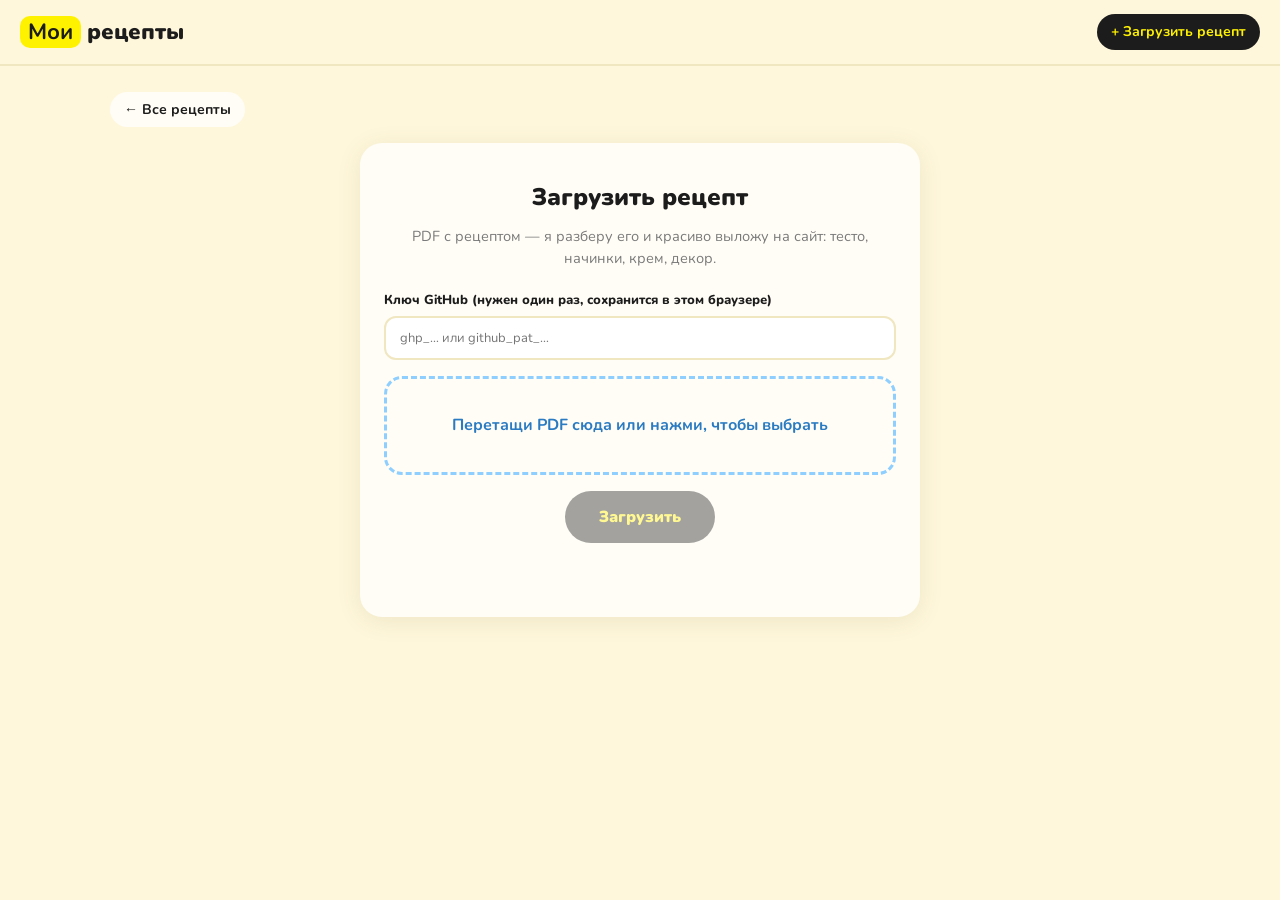
==== upload.html @ bcf6d997 "Мои рецепты: главная, рецепт, загрузка" ====
<!DOCTYPE html>
<html lang="ru">
<head>
<meta charset="UTF-8">
<meta name="viewport" content="width=device-width, initial-scale=1.0">
<title>Загрузить рецепт — Мои рецепты</title>
<link rel="stylesheet" href="style.css">
</head>
<body>
<header class="topbar">
  <a class="logo" href="index.html"><b>Мои</b> рецепты</a>
  <nav><a class="upload" href="upload.html">+ Загрузить рецепт</a></nav>
</header>
<main class="wrap">
  <a class="back" href="index.html">← Все рецепты</a>
  <div class="upl">
    <div class="panel">
      <h2>Загрузить рецепт</h2>
      <p>PDF с рецептом — я разберу его и красиво выложу на сайт: тесто, начинки, крем, декор.</p>
      <div class="tokrow">
        <label for="token">Ключ GitHub (нужен один раз, сохранится в этом браузере)</label>
        <input id="token" type="password" placeholder="ghp_… или github_pat_…" autocomplete="off">
      </div>
      <div class="drop" id="drop">Перетащи PDF сюда или нажми, чтобы выбрать</div>
      <input id="file" type="file" accept=".pdf,.docx,.doc,.txt,.jpg,.jpeg,.png" hidden>
      <button class="btn" id="go" disabled>Загрузить</button>
      <div class="status" id="status"></div>
    </div>
  </div>
</main>
<script src="upload.js"></script>
</body>
</html>
---- style.css ----
@font-face { font-family:'Nunito'; src:url('fonts/nunito-cyr.woff2'); font-weight:200 1000;
  unicode-range:U+0400-045F,U+0490-0491,U+04B0-04B1,U+2116; }
@font-face { font-family:'Nunito'; src:url('fonts/nunito-cyr-ext.woff2'); font-weight:200 1000;
  unicode-range:U+0460-052F,U+1C80-1C88,U+20B4,U+2DE0-2DFF,U+A640-A69F,U+FE2E-FE2F; }
@font-face { font-family:'Nunito'; src:url('fonts/nunito-lat.woff2'); font-weight:200 1000;
  unicode-range:U+0000-00FF,U+0131,U+0152-0153,U+2000-206F,U+20A0-20BF,U+2190-21FF; }

:root {
  --cream:#fff7db; --paper:#fffdf6; --ink:#1c1c1c;
  --yellow:#fff200; --yellow-soft:#ffed6b;
  --blue:#5cb6f2; --blue-light:#8ecfff; --blue-bg:#f2faff;
  --pink:#f7d7eb; --lilac:#c6c6f4;
  --radius:22px; --shadow:0 4px 24px rgba(90,80,20,.10);
}
* { margin:0; padding:0; box-sizing:border-box; }
html { -webkit-text-size-adjust:100%; }
body {
  font-family:'Nunito', sans-serif; background:var(--cream); color:var(--ink);
  line-height:1.55; min-height:100vh;
}
a { color:inherit; }

.topbar {
  position:sticky; top:0; z-index:10;
  background:var(--cream); padding:14px 20px;
  display:flex; align-items:center; gap:14px;
  border-bottom:2px solid #f0e6c0;
}
.topbar .logo { font-weight:900; font-size:22px; text-decoration:none; }
.topbar .logo b { background:var(--yellow); border-radius:10px; padding:1px 8px; }
.topbar nav { margin-left:auto; display:flex; gap:8px; }
.topbar nav a {
  text-decoration:none; font-weight:700; font-size:14px;
  padding:7px 14px; border-radius:999px;
}
.topbar nav a:hover { background:var(--yellow-soft); }
.topbar nav a.upload { background:var(--ink); color:var(--yellow); }
.topbar nav a.upload:hover { background:#333; }

.wrap { max-width:1100px; margin:0 auto; padding:26px 20px 60px; }

.hero { text-align:center; margin:14px 0 30px; }
.hero h1 { font-size:clamp(30px,6vw,46px); font-weight:900; }
.hero h1 .mark { background:var(--yellow); border-radius:14px; padding:2px 14px; }
.hero p { color:#6a6a6a; margin-top:8px; font-size:17px; }

.search { max-width:560px; margin:0 auto 14px; position:relative; }
.search input {
  width:100%; font:inherit; font-weight:600; font-size:17px;
  padding:14px 20px 14px 48px; border:2px solid #f0e6c0; border-radius:999px;
  background:var(--paper); outline:none;
}
.search input:focus { border-color:var(--blue); }
.search::before {
  content:''; position:absolute; left:20px; top:50%; transform:translateY(-50%);
  width:16px; height:16px; border:3px solid var(--ink); border-radius:50%;
}
.search::after {
  content:''; position:absolute; left:36px; top:58%;
  width:9px; height:3px; background:var(--ink); transform:rotate(45deg); border-radius:2px;
}

.tags { display:flex; flex-wrap:wrap; gap:8px; justify-content:center; margin-bottom:30px; }
.tags button {
  font:inherit; font-weight:700; font-size:14px; cursor:pointer;
  border:2px solid transparent; border-radius:999px; padding:6px 16px;
  background:var(--paper); color:var(--ink);
}
.tags button.on { background:var(--blue); color:#fff; }
.tags button:hover { border-color:var(--blue-light); }

.grid { display:grid; grid-template-columns:repeat(auto-fill,minmax(250px,1fr)); gap:18px; }
.rcard {
  display:block; text-decoration:none; background:var(--paper);
  border-radius:var(--radius); padding:20px; box-shadow:var(--shadow);
  border:2px solid transparent; transition:transform .15s ease, border-color .15s;
}
.rcard:hover { transform:translateY(-3px); border-color:var(--yellow-soft); }
.rcard .badge {
  display:inline-block; font-size:12.5px; font-weight:800;
  padding:3px 12px; border-radius:999px; margin-bottom:10px;
  background:var(--blue-bg); color:#2a7bc2;
}
.rcard h3 { font-size:20px; font-weight:800; margin-bottom:6px; }
.rcard .parts { font-size:13.5px; color:#7a7a7a; font-weight:600; }
.empty { text-align:center; color:#9a9a9a; padding:60px 0; font-weight:600; }

/* страница рецепта */
.back { display:inline-block; font-weight:700; font-size:14px; text-decoration:none;
  padding:7px 14px; border-radius:999px; background:var(--paper); margin-bottom:16px; }
.back:hover { background:var(--yellow-soft); }
.rtitle { font-size:clamp(26px,5vw,38px); font-weight:900; margin-bottom:6px; }
.rtags { margin-bottom:22px; }
.rtags span { display:inline-block; font-size:13px; font-weight:800; padding:4px 14px;
  border-radius:999px; background:var(--blue-bg); color:#2a7bc2; margin-right:6px; }

.sectabs { display:flex; gap:8px; flex-wrap:wrap; margin-bottom:22px; }
.sectabs button {
  font:inherit; font-weight:800; font-size:15px; cursor:pointer;
  border:none; border-radius:999px; padding:10px 20px;
  background:var(--paper); color:var(--ink); box-shadow:var(--shadow);
}
.sectabs button.on { background:var(--ink); color:var(--yellow); }

.sectwo { display:grid; grid-template-columns:minmax(240px,320px) 1fr; gap:18px; align-items:start; }
@media (max-width:720px) { .sectwo { grid-template-columns:1fr; } }

.panel { background:var(--paper); border-radius:var(--radius); padding:20px; box-shadow:var(--shadow); }
.panel h4 { font-size:17px; font-weight:900; margin-bottom:12px; }
.panel h4 .n { background:var(--yellow); border-radius:8px; padding:0 8px; }

.inglist { list-style:none; }
.inglist li { display:flex; gap:10px; align-items:flex-start; padding:7px 0;
  border-bottom:1px dashed #efe4bc; font-weight:600; font-size:15.5px; cursor:pointer; }
.inglist li:last-child { border-bottom:none; }
.inglist .box { flex:none; width:22px; height:22px; margin-top:2px;
  border:2.5px solid var(--blue); border-radius:7px; position:relative; transition:background .12s; }
.inglist li.done { opacity:.45; text-decoration:line-through; }
.inglist li.done .box { background:var(--blue); }
.inglist li.done .box::after { content:'✓'; position:absolute; inset:0;
  color:#fff; font-size:14px; font-weight:900; display:flex; align-items:center; justify-content:center; }
.inglist .amt { margin-left:auto; font-weight:800; white-space:nowrap; padding-left:10px; }

.steps { list-style:none; counter-reset:s; }
.steps li { counter-increment:s; display:flex; gap:14px; padding:12px 0;
  border-bottom:1px dashed #efe4bc; font-size:16px; }
.steps li:last-child { border-bottom:none; }
.steps li::before {
  content:counter(s); flex:none; width:30px; height:30px;
  background:var(--ink); color:var(--yellow); border-radius:50%;
  display:flex; align-items:center; justify-content:center; font-weight:900; font-size:14px;
}
.hint { background:var(--blue-bg); border-radius:16px; padding:14px 18px;
  font-size:14.5px; font-weight:600; margin-top:16px; }
.hint b { color:#2a7bc2; }

/* загрузка */
.upl { max-width:560px; margin:0 auto; }
.upl .panel { text-align:center; padding:36px 24px; }
.upl h2 { font-size:24px; font-weight:900; margin-bottom:8px; }
.upl p { color:#7a7a7a; font-size:14.5px; margin-bottom:20px; }
.drop {
  border:3px dashed var(--blue-light); border-radius:18px; padding:34px 18px;
  font-weight:700; color:#2a7bc2; cursor:pointer; margin-bottom:16px;
}
.drop.over { background:var(--blue-bg); border-color:var(--blue); }
.btn {
  font:inherit; font-weight:900; font-size:16px; cursor:pointer; border:none;
  background:var(--ink); color:var(--yellow); border-radius:999px; padding:14px 34px;
}
.btn:hover { background:#333; }
.btn:disabled { opacity:.4; cursor:default; }
.tokrow { margin:0 0 16px; text-align:left; }
.tokrow label { font-size:13px; font-weight:800; display:block; margin-bottom:6px; }
.tokrow input { width:100%; font:inherit; font-size:13px; padding:10px 14px;
  border:2px solid #f0e6c0; border-radius:12px; background:#fff; }
.status { margin-top:16px; font-weight:700; font-size:14.5px; min-height:22px; }
.status.ok { color:#1d9a4e; } .status.err { color:#d33; }
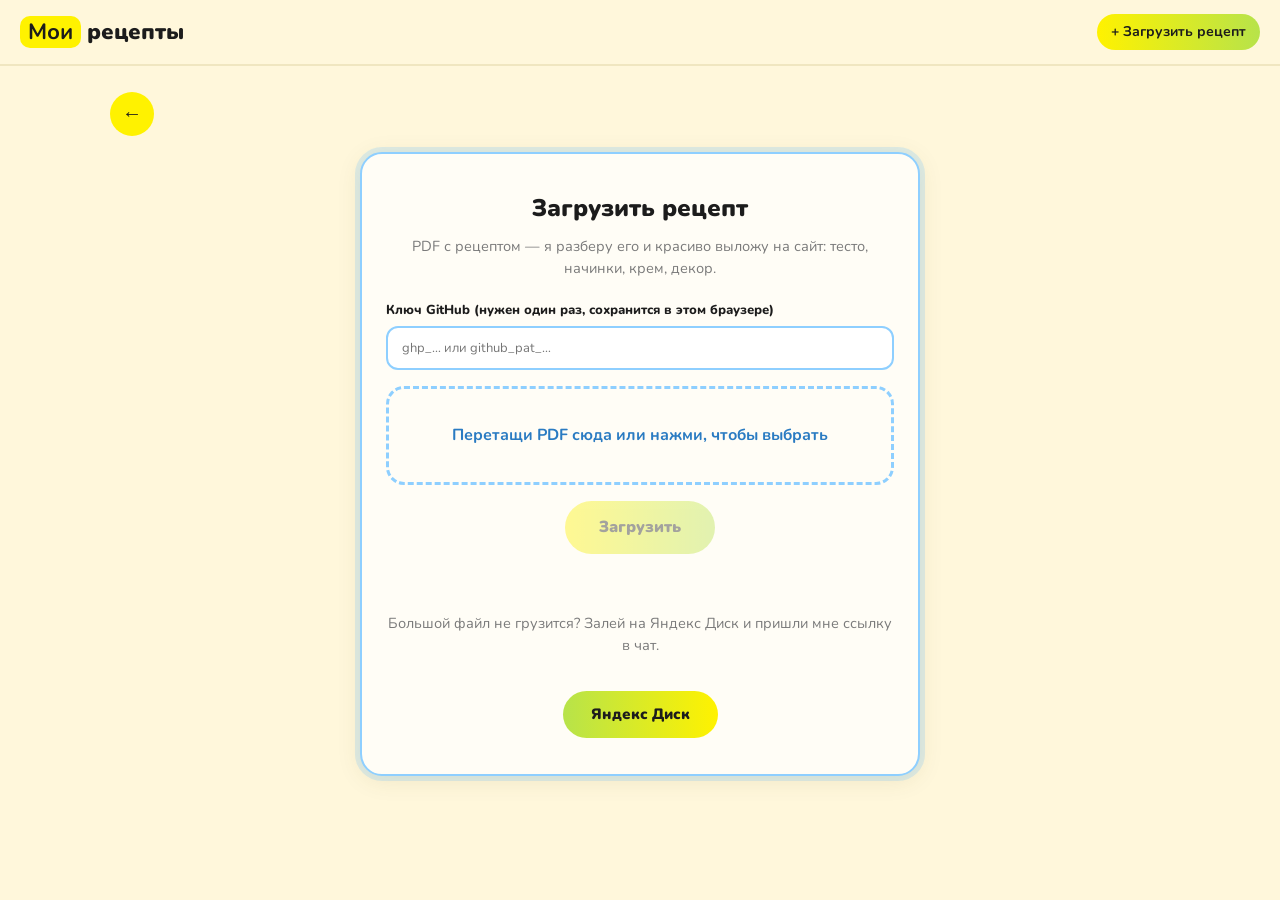
==== commit 598e8aff: "Кнопка Яндекс Диск, круглая кнопка назад" ====
--- a/upload.html
+++ b/upload.html
@@ -12,7 +12,7 @@
   <nav><a class="upload" href="upload.html">+ Загрузить рецепт</a></nav>
 </header>
 <main class="wrap">
-  <a class="back" href="index.html">← Все рецепты</a>
+  <a class="back" href="index.html">←</a>
   <div class="upl">
     <div class="panel">
       <h2>Загрузить рецепт</h2>
@@ -25,6 +25,8 @@
       <input id="file" type="file" accept=".pdf,.docx,.doc,.txt,.jpg,.jpeg,.png" hidden>
       <button class="btn" id="go" disabled>Загрузить</button>
       <div class="status" id="status"></div>
+      <p style="margin-top:20px">Большой файл не грузится? Залей на Яндекс Диск и пришли мне ссылку в чат.</p>
+      <a class="ydisk" href="https://disk.yandex.ru" target="_blank" rel="noopener">Яндекс Диск</a>
     </div>
   </div>
 </main>
--- a/style.css
+++ b/style.css
@@ -34,8 +34,8 @@
   padding:7px 14px; border-radius:999px;
 }
 .topbar nav a:hover { background:var(--yellow-soft); }
-.topbar nav a.upload { background:var(--ink); color:var(--yellow); }
-.topbar nav a.upload:hover { background:#333; }
+.topbar nav a.upload { background:linear-gradient(90deg,var(--yellow),#b7e34a); color:var(--ink); }
+.topbar nav a.upload:hover { filter:brightness(1.05); }
 
 .wrap { max-width:1100px; margin:0 auto; padding:26px 20px 60px; }
 
@@ -47,7 +47,7 @@
 .search { max-width:560px; margin:0 auto 14px; position:relative; }
 .search input {
   width:100%; font:inherit; font-weight:600; font-size:17px;
-  padding:14px 20px 14px 48px; border:2px solid #f0e6c0; border-radius:999px;
+  padding:14px 20px 14px 48px; border:2px solid var(--blue-light); border-radius:999px;
   background:var(--paper); outline:none;
 }
 .search input:focus { border-color:var(--blue); }
@@ -62,50 +62,56 @@
 
 .tags { display:flex; flex-wrap:wrap; gap:8px; justify-content:center; margin-bottom:30px; }
 .tags button {
-  font:inherit; font-weight:700; font-size:14px; cursor:pointer;
-  border:2px solid transparent; border-radius:999px; padding:6px 16px;
+  font:inherit; font-weight:800; font-size:14.5px; cursor:pointer;
+  border:2px solid var(--blue-light); border-radius:999px; padding:8px 20px;
   background:var(--paper); color:var(--ink);
 }
-.tags button.on { background:var(--blue); color:#fff; }
-.tags button:hover { border-color:var(--blue-light); }
+.tags button.on { background:var(--yellow); border-color:var(--yellow); }
+.tags button:hover { border-color:var(--blue); }
 
-.grid { display:grid; grid-template-columns:repeat(auto-fill,minmax(250px,1fr)); gap:18px; }
+.grid { display:grid; grid-template-columns:repeat(auto-fill,minmax(250px,1fr)); gap:22px; }
 .rcard {
   display:block; text-decoration:none; background:var(--paper);
-  border-radius:var(--radius); padding:20px; box-shadow:var(--shadow);
-  border:2px solid transparent; transition:transform .15s ease, border-color .15s;
+  border-radius:var(--radius); padding:20px;
+  border:2px solid var(--blue-light);
+  box-shadow:var(--shadow), 0 0 0 5px rgba(142,207,255,.28);
+  transition:transform .15s ease, border-color .15s;
 }
-.rcard:hover { transform:translateY(-3px); border-color:var(--yellow-soft); }
+.rcard:hover { transform:translateY(-3px); border-color:var(--blue); }
 .rcard .badge {
   display:inline-block; font-size:12.5px; font-weight:800;
   padding:3px 12px; border-radius:999px; margin-bottom:10px;
-  background:var(--blue-bg); color:#2a7bc2;
+  background:#fff; border:1.5px solid var(--blue-light); color:#2a7bc2;
 }
 .rcard h3 { font-size:20px; font-weight:800; margin-bottom:6px; }
 .rcard .parts { font-size:13.5px; color:#7a7a7a; font-weight:600; }
 .empty { text-align:center; color:#9a9a9a; padding:60px 0; font-weight:600; }
 
 /* страница рецепта */
-.back { display:inline-block; font-weight:700; font-size:14px; text-decoration:none;
-  padding:7px 14px; border-radius:999px; background:var(--paper); margin-bottom:16px; }
-.back:hover { background:var(--yellow-soft); }
+.back { display:inline-flex; align-items:center; justify-content:center;
+  width:44px; height:44px; font-weight:900; font-size:20px; text-decoration:none;
+  border-radius:50%; background:var(--yellow); margin-bottom:16px; }
+.back:hover { filter:brightness(1.05); }
 .rtitle { font-size:clamp(26px,5vw,38px); font-weight:900; margin-bottom:6px; }
 .rtags { margin-bottom:22px; }
 .rtags span { display:inline-block; font-size:13px; font-weight:800; padding:4px 14px;
-  border-radius:999px; background:var(--blue-bg); color:#2a7bc2; margin-right:6px; }
+  border-radius:999px; background:#fff; border:1.5px solid var(--blue-light);
+  color:#2a7bc2; margin-right:6px; }
 
 .sectabs { display:flex; gap:8px; flex-wrap:wrap; margin-bottom:22px; }
 .sectabs button {
   font:inherit; font-weight:800; font-size:15px; cursor:pointer;
-  border:none; border-radius:999px; padding:10px 20px;
+  border:2px solid var(--blue-light); border-radius:999px; padding:10px 20px;
   background:var(--paper); color:var(--ink); box-shadow:var(--shadow);
 }
-.sectabs button.on { background:var(--ink); color:var(--yellow); }
+.sectabs button.on { background:var(--yellow); border-color:var(--yellow); }
 
 .sectwo { display:grid; grid-template-columns:minmax(240px,320px) 1fr; gap:18px; align-items:start; }
 @media (max-width:720px) { .sectwo { grid-template-columns:1fr; } }
 
-.panel { background:var(--paper); border-radius:var(--radius); padding:20px; box-shadow:var(--shadow); }
+.panel { background:var(--paper); border-radius:var(--radius); padding:20px;
+  border:2px solid var(--blue-light);
+  box-shadow:var(--shadow), 0 0 0 5px rgba(142,207,255,.28); }
 .panel h4 { font-size:17px; font-weight:900; margin-bottom:12px; }
 .panel h4 .n { background:var(--yellow); border-radius:8px; padding:0 8px; }
 
@@ -144,15 +150,21 @@
   font-weight:700; color:#2a7bc2; cursor:pointer; margin-bottom:16px;
 }
 .drop.over { background:var(--blue-bg); border-color:var(--blue); }
+.ydisk { display:inline-flex; align-items:center; gap:8px; text-decoration:none;
+  font-weight:900; font-size:15px; color:var(--ink); margin-top:14px;
+  background:linear-gradient(90deg,#b7e34a,var(--yellow));
+  border-radius:999px; padding:12px 28px; }
+.ydisk:hover { filter:brightness(1.05); }
 .btn {
   font:inherit; font-weight:900; font-size:16px; cursor:pointer; border:none;
-  background:var(--ink); color:var(--yellow); border-radius:999px; padding:14px 34px;
+  background:linear-gradient(90deg,var(--yellow),#b7e34a); color:var(--ink);
+  border-radius:999px; padding:14px 34px;
 }
-.btn:hover { background:#333; }
+.btn:hover { filter:brightness(1.05); }
 .btn:disabled { opacity:.4; cursor:default; }
 .tokrow { margin:0 0 16px; text-align:left; }
 .tokrow label { font-size:13px; font-weight:800; display:block; margin-bottom:6px; }
 .tokrow input { width:100%; font:inherit; font-size:13px; padding:10px 14px;
-  border:2px solid #f0e6c0; border-radius:12px; background:#fff; }
+  border:2px solid var(--blue-light); border-radius:12px; background:#fff; }
 .status { margin-top:16px; font-weight:700; font-size:14.5px; min-height:22px; }
 .status.ok { color:#1d9a4e; } .status.err { color:#d33; }
